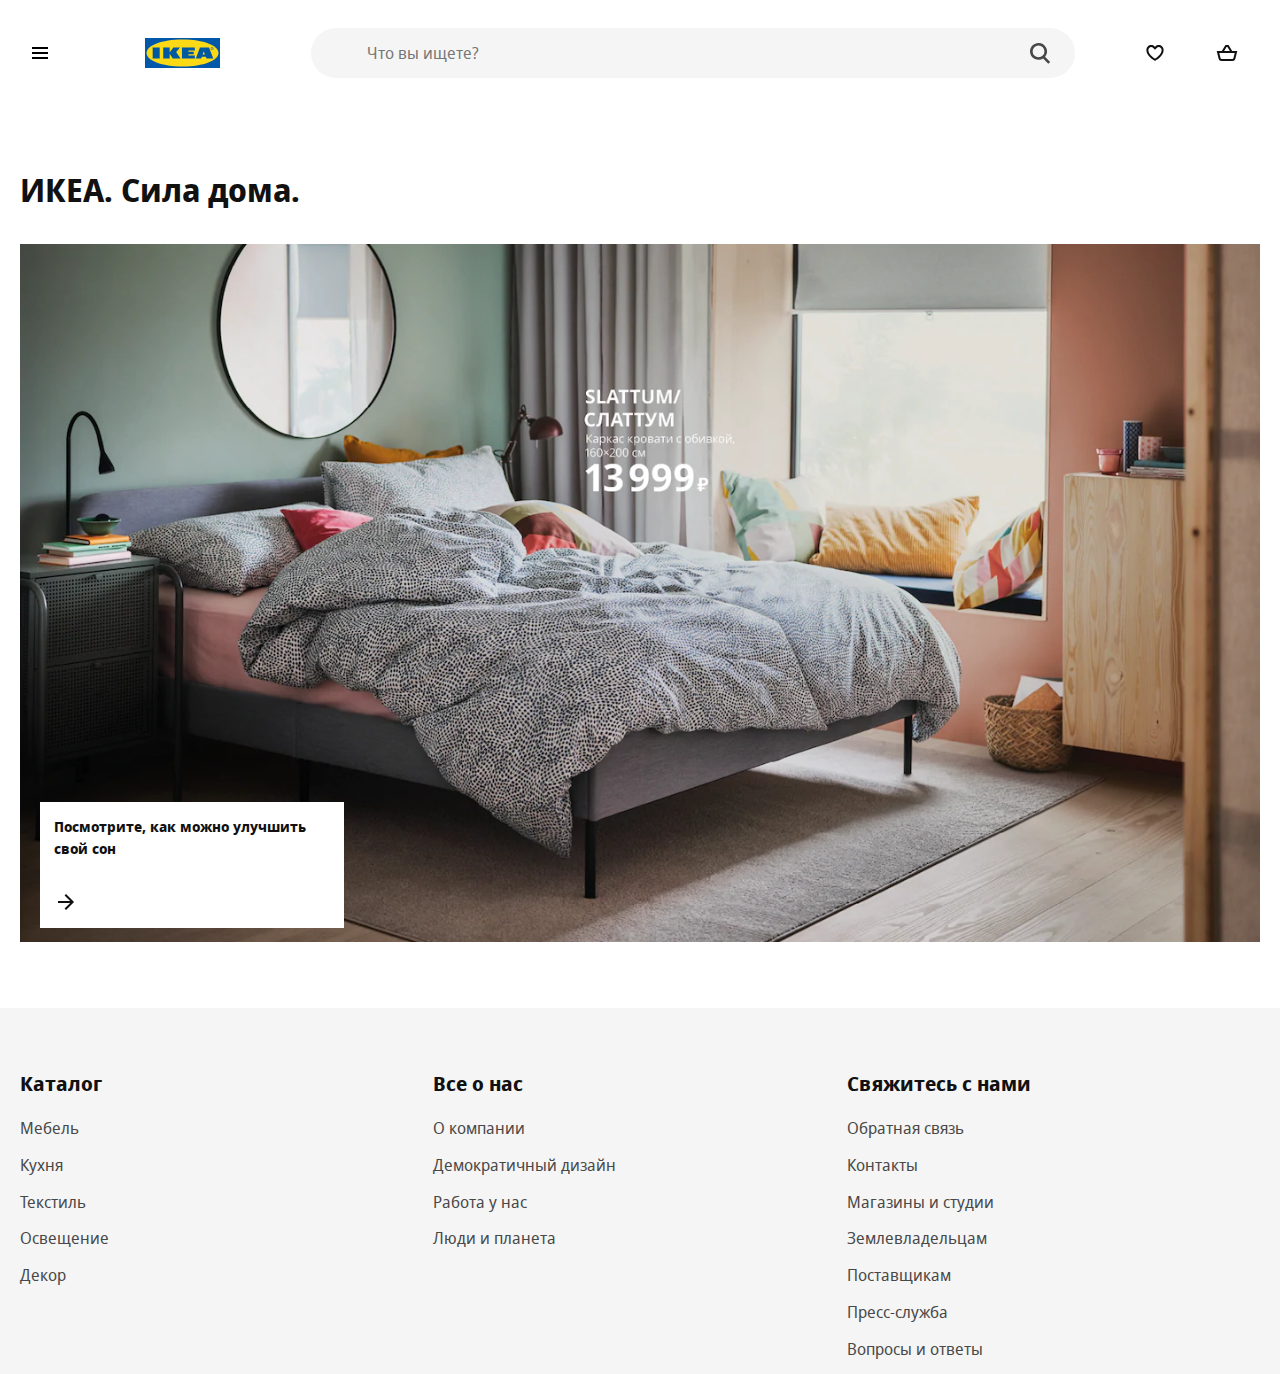
==== index.html @ 4cc177f3 "first commit" ====
<!DOCTYPE html>
<html lang="en">

<head>
    <meta charset="UTF-8">
    <meta name="viewport"
        content="width=device-width, user-scalable=no, initial-scale=1.0, maximum-scale=1.0, minimum-scale=1.0">
    <meta http-equiv="X-UA-Compatible" content="ie=edge">
    <link rel="apple-touch-icon" sizes="180x180" href="favicon/apple-touch-icon.png">
    <link rel="icon" type="image/png" sizes="32x32" href="favicon/favicon-32x32.png">
    <link rel="icon" type="image/png" sizes="16x16" href="favicon/favicon-16x16.png">
    <link rel="mask-icon" href="favicon/safari-pinned-tab.svg" color="#0058ab">
    <meta name="msapplication-TileColor" content="#0058ab">
    <meta name="theme-color" content="#0058ab">
    <title>ИКЕА - официальный интернет-магазин мебели - IKEA</title>
    <link rel="stylesheet" href="styles/styles.css">
    <script src="./js/generateHeader.js" defer></script>
    <script src="./js/script.js" defer></script>
</head>

<body>

    <main>
        <div class="container">
            <h1 class="main-header">ИКЕА. Сила дома.</h1>
            <aside class="offer">
                <a href="card.html#idd059">
                    <picture>
                        <source srcset="image/b47e07ee97fd5f9bf030d258d462a945.webp" type="image/webp">
                        <img src="image/b47e07ee97fd5f9bf030d258d462a945.jpg" alt="СЛАТТУМ">
                    </picture>

                </a>
                <a class="offer-extra" href="goods.html?subcat=Кровати">
                    <p>Посмотрите, как можно улучшить свой сон</p>
                    <svg focusable="false" viewBox="0 0 24 24" class="offer-arrow" aria-hidden="true">
                        <path fill-rule="evenodd" clip-rule="evenodd"
                            d="M19.2937 12.7074L20.0008 12.0003L19.2938 11.2932L12.0008 3.99927L10.5865 5.41339L16.1727 11.0003H4V13.0003H16.1723L10.5855 18.5868L11.9996 20.0011L19.2937 12.7074Z">
                        </path>
                    </svg>
                </a>
            </aside>
        </div>
    </main>
    <footer>
        <div class="container">
            <div class="footer">
                <div class="footer-catalog">
                    <h2 class="footer-header">Каталог</h2>
                    <ul>
                        <li class="footer-list"><a href="goods.html?cat=Мебель">Мебель</a></li>
                        <li class="footer-list"><a href="goods.html?cat=Кухня">Кухня</a></li>
                        <li class="footer-list"><a href="goods.html?cat=Текстиль">Текстиль</a></li>
                        <li class="footer-list"><a href="goods.html?cat=Освещение">Освещение</a></li>
                        <li class="footer-list"><a href="goods.html?cat=Декор">Декор</a></li>
                    </ul>
                </div>
                <div class="footer-about">
                    <h2 class="footer-header">Все о нас</h2>
                    <ul>
                        <li class="footer-list"><a href="#">О компании</a></li>
                        <li class="footer-list"><a href="#">Демократичный дизайн</a></li>
                        <li class="footer-list"><a href="#">Работа у нас</a></li>
                        <li class="footer-list"><a href="#">Люди и планета</a></li>
                    </ul>
                </div>
                <div class="footer-connection">
                    <h2 class="footer-header">Свяжитесь с нами</h2>
                    <ul>
                        <li class="footer-list"><a href="#">Обратная связь</a></li>
                        <li class="footer-list"><a href="#">Контакты</a></li>
                        <li class="footer-list"><a href="#">Магазины и студии</a></li>
                        <li class="footer-list"><a href="#">Землевладельцам</a></li>
                        <li class="footer-list"><a href="#">Поставщикам</a></li>
                        <li class="footer-list"><a href="#">Пресс-служба</a></li>
                        <li class="footer-list"><a href="#">Вопросы и ответы</a></li>
                    </ul>
                </div>
            </div>
        </div>

    </footer>

    <div class="catalog">
        <button type="button" class="btn btn-close catalog-btn" id="hnf-menu-close-btn" aria-expanded="true"
            title="Закрыть меню" aria-label="Закрыть меню">
            <svg focusable="false" class="svg-icon" width="24" height="24" viewBox="0 0 24 24" fill="none"
                xmlns="http://www.w3.org/2000/svg">
                <path fill-rule="evenodd" clip-rule="evenodd"
                    d="M12.0002 13.4144L16.9499 18.3642L18.3642 16.9499L13.4144 12.0002L18.3642 7.05044L16.95 5.63623L12.0002 10.586L7.05044 5.63623L5.63623 7.05044L10.586 12.0002L5.63624 16.9499L7.05046 18.3642L12.0002 13.4144Z">
                </path>
            </svg>
        </button>
        <h2>Каталог</h2>
        <ul class="catalog-list">
            <li class="catalog-list__item active"><a href="goods.html?cat=Мебель">Мебель</a></li>
            <li class="catalog-list__item"><a href="goods.html?cat=Кухня">Кухня</a></li>
            <li class="catalog-list__item"><a href="goods.html?cat=Текстиль">Текстиль</a></li>
            <li class="catalog-list__item"><a href="goods.html?cat=Освещение">Освещение</a></li>
            <li class="catalog-list__item"><a href="goods.html?cat=Декор">Декор</a></li>
        </ul>


    </div>

    <div class="subcatalog">
        <button type="button" class="btn btn-return catalog-btn" aria-expanded="true" title="Закрыть меню"
            aria-label="Закрыть меню">
            <svg focusable="false" class="svg-icon  hnf-svg-icon" width="24" height="24" viewBox="0 0 24 24" fill="none"
                xmlns="http://www.w3.org/2000/svg">
                <path fill-rule="evenodd" clip-rule="evenodd"
                    d="M4.70613 11.2927L3.99902 11.9997L4.70606 12.7069L11.999 20.0008L13.4133 18.5867L7.82744 13.0001H19.9999V11.0001H7.82729L13.4144 5.41328L12.0002 3.99902L4.70613 11.2927Z">
                </path>
            </svg>
        </button>
        <h3 class="subcatalog-header"><a href="goods.html?cat=Мебель"></a></h3>
        <ul class="subcatalog-list">
            <li class="subcatalog-list__item"><a href="goods.html?subcat=Диваны">Диваны</a></li>
            <li class="subcatalog-list__item"><a href="goods.html?subcat=Кресла">Кресла</a></li>
            <li class="subcatalog-list__item"><a href="goods.html?subcat=Книжные шкафы">Книжные шкафы</a></li>
            <li class="subcatalog-list__item"><a href="goods.html?subcat=Стеллажи">Стеллажи</a></li>
            <li class="subcatalog-list__item"><a href="goods.html?subcat=Шкаф для ТВ">Шкаф для ТВ</a></li>
            <li class="subcatalog-list__item"><a href="goods.html?subcat=Кровати">Кровати</a></li>
            <li class="subcatalog-list__item"><a href="goods.html?subcat=Комоды">Комоды</a></li>
            <li class="subcatalog-list__item"><a href="goods.html?subcat=Столы">Столы</a></li>
            <li class="subcatalog-list__item"><a href="goods.html?subcat=Письменные столы">Письменные столы</a></li>
            <li class="subcatalog-list__item">
                <a href="goods.html?subcat=Стулья для письменного стола">Стулья для письменного стола</a></li>
        </ul>
    </div>

    <div class="overlay"></div>


</body>

</html>
---- styles/styles.css ----
/*
* Prefixed by https://autoprefixer.github.io
* PostCSS: v7.0.29,
* Autoprefixer: v9.7.6
* Browsers: last 4 version
*/

@font-face {
	font-family: 'Noto Sans';
	src: local('Noto Sans Display Regular'), local('NotoSansDisplay-Regular'), url('../fonts/Notosansdisplayregular.woff2') format('woff2'), url('../fonts/Notosansdisplayregular.woff') format('woff');
	font-weight: 400;
	font-style: normal;
}

@font-face {
	font-family: 'Noto Sans';
	src: local('Noto Sans Display Italic'), local('NotoSansDisplay-Italic'), url('../fonts/Notosansdisplayitalic.woff2') format('woff2'), url('../fonts/Notosansdisplayitalic.woff') format('woff');
	font-weight: 400;
	font-style: italic;
}

@font-face {
	font-family: 'Noto Sans';
	src: local('Noto Sans Display Bold'), local('NotoSansDisplay-Bold'), url('../fonts/Notosansdisplaybold.woff2') format('woff2'), url('../fonts/Notosansdisplaybold.woff') format('woff');
	font-weight: 700;
	font-style: normal;
}

@font-face {
	font-family: 'Noto Sans';
	src: local('Noto Sans Display Bold Italic'), local('NotoSansDisplay-BoldItalic'), url('../fonts/Notosansdisplaybolditalic.woff2') format('woff2'), url('../fonts/Notosansdisplaybolditalic.woff') format('woff');
	font-weight: 700;
	font-style: italic;
}

html {
	-webkit-box-sizing: border-box;
	box-sizing: border-box;
}

*,
*::before,
*::after {
	-webkit-box-sizing: inherit;
	box-sizing: inherit;
}

body {
	min-width: 320px;
	margin: 0;

	background-color: #fff; /*под проект*/
	font-family: Noto Sans, Arial, sans-serif; /*в "" свой шрифт под проект*/

	font-size: 16px;
	color: #111;
	line-height: 1.5;
	-webkit-font-smoothing: subpixel-antialiased;
}

button, input {
	font: inherit;
}

button {
	cursor: pointer;
}

img {
	max-width: 100%;
	width: 100%;
	height: auto;
}

a {
	text-decoration: none;
	color: inherit;
}

ul {
	list-style: none;
	padding: 0;
	margin: 0;
}

h1, h2, h3, p {
	padding: 0;
	margin: 0;
}

/* container */

.container {
	max-width: 100rem;
	margin: 0 auto;
	padding: 0 1.25rem;
}

.visually-hidden {
	position: absolute !important;
	clip: rect(1px 1px 1px 1px);
	clip: rect(1px, 1px, 1px, 1px);
	padding: 0 !important;
	border: 0 !important;
	height: 1px !important;
	width: 1px !important;
	overflow: hidden;
}

/* при работе с float */

.clearfix::after {
	content: "";
	display: table;
	clear: both;
}

header {
	margin-bottom: 3.75rem;
}

.header {
	display: -ms-grid;
	display: grid;
	grid-gap: 1.25rem;
	-ms-grid-columns: 2fr 1.25rem 2fr 1.25rem 16fr 1.25rem 1fr 1.25rem 1fr;
	grid-template-columns: 2fr 2fr 16fr 1fr 1fr;
	-webkit-box-align: center;
	-ms-flex-align: center;
	align-items: center;
	padding: 1.75rem 0;
}

footer {
	background-color: #f5f5f5;
	margin-top: 3.75rem;
	padding: 3.75rem 0 0 0;
}

.footer {
	display: -ms-grid;
	display: grid;
	-ms-grid-columns: 1fr 1fr 1fr;
	grid-template-columns: 1fr 1fr 1fr;
}

.main-header {
	margin-bottom: 1.875rem
}

.btn {
	background-color: transparent;
	outline: transparent;
	border-radius: 50%;
	width: 40px;
	height: 40px;
	display: -webkit-box;
	display: -ms-flexbox;
	display: flex;
	-webkit-box-align: center;
	-ms-flex-align: center;
	align-items: center;
	-webkit-box-pack: center;
	-ms-flex-pack: center;
	justify-content: center;
	border: 1px solid transparent;
}

.btn:hover {
	background-color: #f5f5f5;
	color: #111;
}

.svg-icon {
	fill: currentColor;
}

.logo {
	text-align: center;
	width: 75px;
	height: 30px;

}

.search {
	position: relative;
	-webkit-box-flex: 1;
	-ms-flex-positive: 1;
	flex-grow: 1;
	height: 50px;
	margin: 0 40px;
}

.search-input {
	-webkit-appearance: none;
	-moz-appearance: none;
	appearance: none;
	background-color: #f5f5f5;
	display: block;
	appearance: none;
	width: 100%;
	height: 100%;
	padding: .5rem 3.5rem;
	margin: 0 auto;
	line-height: 1.5;
	border: 0;
	border-radius: 50em;
	outline: 0;
	-webkit-box-shadow: none;
	box-shadow: none;
	-webkit-transition: background .2s;
	-o-transition: background .2s;
	transition: background .2s;
}

.search-btn {
	position: absolute;
	top: 0.9rem;
	right: 0.9rem;
	background-image: url("data:image/svg+xml;charset=utf-8,%3Csvg width='16' height='17' fill='%23484848' xmlns='http://www.w3.org/2000/svg'%3E%3Cpath fill-rule='evenodd' clip-rule='evenodd' d='M6.5 11a4.5 4.5 0 110-9 4.5 4.5 0 010 9zm4.968-.307a6.5 6.5 0 10-1.514 1.315l3.996 3.996 1.414-1.414-3.896-3.897z'/%3E%3C/svg%3E");
	background-repeat: no-repeat;
	background-size: contain;
	width: 2.5rem;
	height: 1.5rem;
	background-position: center;
}

.offer {
	position: relative;
}

.offer-extra {
	position: absolute;
	padding: .9rem;
	color: #111;
	left: 1.25rem;
	bottom: 1.25rem;
	display: -webkit-box;
	display: -ms-flexbox;
	display: flex;
	background: #fff;
	-webkit-box-orient: vertical;
	-webkit-box-direction: normal;
	-ms-flex-direction: column;
	flex-direction: column;
	-webkit-box-align: start;
	-ms-flex-align: start;
	align-items: flex-start;
	max-width: 19rem;
	min-width: 13rem;
	font-size: .9rem;
	line-height: 1.5;
	font-weight: bold;
	word-break: break-word;
}

.offer-arrow {
	display: inline-block;
	height: 1.5rem;
	width: 1.5rem;
	vertical-align: middle;
	fill: currentColor;
	margin-top: 1.875rem;

}


.footer-header {
	line-height: 2rem;
	font-size: 1.25rem;
	padding: 0 0 1rem 0;

}

.footer-list {
	margin-bottom: .8rem;
}

.footer-list > a {
	color: #484848;
}

.footer-list > a:hover {
	color: #111;
	text-decoration: underline;
}

.catalog {
	position: fixed;
	z-index: 999;
	top: 0;
	left: -100%;
	bottom: 0;
	background-color: #fff;
	overflow-y: auto;
	overflow-x: hidden;
	-webkit-transition: left 0.2s 0s;
	-o-transition: left 0.2s 0s;
	transition: left 0.2s 0s;
	width: 20rem;
	padding: 6rem 4rem 3rem;

}

.catalog.open {
	left: 0;
}

.catalog-btn {
	position: absolute;
	top: 3rem;
	left: 3rem;
}

.catalog-list__item,
.subcatalog-list__item {
	cursor: pointer;
	color: #111;


}

.catalog-list__item a,
.subcatalog-list__item a {
	text-decoration: underline;
	display: block;
}

.catalog-list__item a {
	padding: .5rem 1.5rem .5rem 0;
}

.subcatalog-list__item a {
	padding: .5rem 0;
}

.catalog-list__item:hover a,
.subcatalog-list__item:hover a {
	text-decoration: underline;
}

.catalog-list__item.active {
	background-repeat: no-repeat;
	background-position: right 0 center;
	background-image: url('data:image/svg+xml;utf8,<svg width="24" height="24" viewBox="0 0 24 24" fill="none" xmlns="http://www.w3.org/2000/svg"><path fill-rule="evenodd" clip-rule="evenodd" d="M15.5996 11.9999L9.81456 17.7857L8.40026 16.3716L12.7714 11.9999L8.40026 7.62823L9.81457 6.21411L15.5996 11.9999Z" fill="%23959595"/></svg>');
}

.subcatalog {
	position: fixed;
	z-index: 998;
	top: 0;
	left: -100%;
	bottom: 0;
	background-color: #fff;
	overflow-y: auto;
	overflow-x: hidden;
	-webkit-transition: left, right 0.2s 0s;
	-o-transition: left, right 0.2s 0s;
	transition: left, right 0.2s 0s;
	width: 25rem;
	padding: 6rem 4rem 3rem;
	border-left: 2px solid #ccc;
}

.subcatalog.subopen {
	left: 20rem;
	display: block;
}

.overlay {
	display: block;
	position: fixed;
	z-index: 899;
	top: 0;
	bottom: 0;
	right: 0;
	left: 0;
	background-color: black;
	-webkit-transition: all .2s ease;
	-o-transition: all .2s ease;
	transition: all .2s ease;
	opacity: 0;
	pointer-events: none;
}

.overlay.active {
	opacity: 0.25;
	pointer-events: all;
}


.wrapper {
	position: relative;
	margin-top: 4rem;
}

.wrapper:before {
	content: '';
	width: calc(100% + 2rem);
	display: block;
	position: absolute;
	top: -2rem;
	z-index: 99;
	margin: 0 -1rem;
	border-bottom: 1px solid #dfdfdf;
}

.good {
	display: -ms-grid;
	display: grid;
	-ms-grid-columns: minmax(0, 1fr) 1.25rem minmax(0, 1fr) 1.25rem minmax(0, 1fr) 1.25rem minmax(0, 1fr) 1.25rem minmax(0, 1fr) 1.25rem minmax(0, 1fr) 1.25rem minmax(0, 1fr) 1.25rem minmax(0, 1fr) 1.25rem minmax(0, 1fr) 1.25rem minmax(0, 1fr) 1.25rem minmax(0, 1fr) 1.25rem minmax(0, 1fr);
	grid-template-columns: repeat(12, minmax(0, 1fr));
	grid-column-gap: 1.25rem;
	padding-top: 2rem;
}

.good-images {
	display: -webkit-box;
	display: -ms-flexbox;
	display: flex;
	-ms-flex-wrap: wrap;
	flex-wrap: wrap;
	-ms-grid-column: 1;
	grid-column-start: 1;
	-ms-grid-column-span: 8;
	grid-column-end: 9;
	-ms-flex-pack: distribute;
	justify-content: space-around;


}

.good-image__item {
	width: calc(50% - 1.25rem);
	margin-left: .625rem;
	margin-right: .625rem;
	min-height: 500px;
}


.good-item {
	-ms-grid-column: 9;
	grid-column-start: 9;
	-ms-grid-column-span: 4;
	grid-column-end: 13;
	padding: 0 2.5rem;
}

.good-item__section {
	margin-bottom: 2.5rem;
}

.good-item__new {
	display: none;
}


.good-item__empty {
	display: none;
}

.not-in-stock .good-item__empty {
	display: block;
}

.not-in-stock .btn-good {
	display: none;
}

.good-item__header {
	font-size: 1.375rem;
	line-height: 1.5;
	font-weight: 700;
	text-transform: uppercase;
	margin-bottom: .3rem;
}

.good-item__description {
	line-height: 1.5;
	letter-spacing: 0;
	font-weight: 400;
	color: #484848;
	font-size: .875rem;
}

.good-item__price {
	white-space: nowrap;
	text-align: right;
}

.good-item__section {
	display: -webkit-box;
	display: -ms-flexbox;
	display: flex;
	-webkit-box-pack: justify;
	-ms-flex-pack: justify;
	justify-content: space-between;
}

.good-item__price-value {
	line-height: 1.1875;
	font-size: 1.375rem;
}

.good-item__currency {
	line-height: .9;
	font-size: .6875rem;
	vertical-align: text-top;
}

.not-in-stock .good-item__price-value,
.not-in-stock .good-item__currency {
	display: none;
}

.good-item__buttons {
	display: -webkit-box;
	display: -ms-flexbox;
	display: flex;
	-webkit-box-pack: justify;
	-ms-flex-pack: justify;
	justify-content: space-between;
	-webkit-box-align: center;
	-ms-flex-align: center;
	align-items: center;
	width: 100%;
}

.btn-good {
	margin-right: 1rem;
	-webkit-box-flex: 1;
	-ms-flex-positive: 1;
	flex-grow: 1;
	-ms-flex-negative: 1;
	flex-shrink: 1;
	position: relative;
	background: #0058a3;
	color: #fff;
	border-radius: 52px;
	padding: 0 2rem;
	display: -webkit-box;
	display: -ms-flexbox;
	display: flex;
	height: 3.5rem;
	-webkit-box-align: center;
	-ms-flex-align: center;
	align-items: center;
}

.btn-good-svg {
	margin-right: .5rem;
	vertical-align: top;
	-ms-flex-negative: 0;
	flex-shrink: 0;
	display: inline-block;
	height: 1.5rem;
	width: 1.5rem;
	fill: #fff;
}

.btn-good:hover {
	color: #0058a3;
}

.btn-good:hover .btn-good-svg {
	fill: #0058a3;
}

.btn-good__label {
	text-align: center;
	border: 0;
	font-weight: 700;
	font-size: .875rem;
	line-height: 1.42857;
}

.btn-add-wishlist {
	background: rgba(0, 0, 0, 0);
	color: #111;
	border-radius: 40px;
	padding: 0 .9375rem;
	border: 1px solid #dfdfdf;
	height: 3.5rem;
	width: 3.5rem;
	margin-left: auto;
}

.btn-add-wishlist__svg {
	height: 1.5rem;
	width: 1.5rem;

}

.btn-add-wishlist:hover .btn-add-wishlist__svg {
	fill: red;
}

.btn-add-wishlist.contains-wishlist .btn-add-wishlist__svg {
	fill: red;

}

.btn-add-wishlist:hover.contains-wishlist .btn-add-wishlist__svg {
	fill: black;
}


.goods-list {
	display: -ms-grid;
	display: grid;
	grid-template-columns: repeat(4, 1fr);
}

.goods-list__item {
	margin-bottom: 2rem;
}


.goods-item {
	position: relative;
	display: -webkit-box;
	display: -ms-flexbox;
	display: flex;
	-webkit-box-orient: vertical;
	-webkit-box-direction: normal;
	-ms-flex-direction: column;
	flex-direction: column;
	-webkit-box-pack: justify;
	-ms-flex-pack: justify;
	justify-content: space-between;
	height: 100%;
}

.goods-item__img {
	height: 380px;
	display: table-cell;
	vertical-align: middle
}


.btn-add-card {
	position: absolute;
	opacity: 0;
	-webkit-transition: opacity 0.2s 0s;
	-o-transition: opacity 0.2s 0s;
	transition: opacity 0.2s 0s;
	right: 1rem;
	bottom: 0.5rem;
	background-color: rgb(0, 88, 163);
	border: 1px solid rgb(0, 88, 163);
	background-repeat: no-repeat;
	background-position: center;
	background-image: url("data:image/svg+xml;utf8,<svg width='24' height='24' xmlns='http://www.w3.org/2000/svg' viewBox='0 0 24 24'><path fill-rule='evenodd' clip-rule='evenodd' d='M10.4372 4H10.9993H12.0003H12.9996H13.5616L13.8538 4.48014L17.2112 9.99713H21H22.2806L21.9702 11.2396L21.5303 13H19.4688L19.7194 11.9971H4.28079L5.59143 17.2397C5.70272 17.6848 6.1027 17.9971 6.56157 17.9971H15V19.9971H6.56157C5.18496 19.9971 3.98502 19.0602 3.65114 17.7247L2.02987 11.2397L1.71924 9.99713H3.00002H6.78793L10.145 4.48017L10.4372 4ZM12.4375 6L14.87 9.99713H9.12911L11.5614 6H12.0003H12.4375ZM17.9961 16V14H19.9961V16H21.9961V18H19.9961V20H17.9961V18H15.9961V16H17.9961Z' fill='white' /></svg>");
}

.btn-add-card:hover {
	background-color: rgb(255, 255, 255);
	background-image: url("data:image/svg+xml;utf8,<svg width='24' height='24' xmlns='http://www.w3.org/2000/svg' viewBox='0 0 24 24'><path fill-rule='evenodd' clip-rule='evenodd' d='M10.4372 4H10.9993H12.0003H12.9996H13.5616L13.8538 4.48014L17.2112 9.99713H21H22.2806L21.9702 11.2396L21.5303 13H19.4688L19.7194 11.9971H4.28079L5.59143 17.2397C5.70272 17.6848 6.1027 17.9971 6.56157 17.9971H15V19.9971H6.56157C5.18496 19.9971 3.98502 19.0602 3.65114 17.7247L2.02987 11.2397L1.71924 9.99713H3.00002H6.78793L10.145 4.48017L10.4372 4ZM12.4375 6L14.87 9.99713H9.12911L11.5614 6H12.0003H12.4375ZM17.9961 16V14H19.9961V16H21.9961V18H19.9961V20H17.9961V18H15.9961V16H17.9961Z' fill='rgb(0, 88, 163)' /></svg>");

}

.goods-item:hover .btn-add-card {
	opacity: 1;
}

.goods-item__header {
	margin-top: auto;
	margin-bottom: 1rem;
}

.goods-item__new {
	line-height: 1.42857;
	color: #ca5008;
	font-weight: 700;
	font-size: 0.8rem;
}

.goods-item__link {
	display: block;
	height: 100%;
}

.goods-item__description {
	margin-bottom: 1rem;
	font-size: .875rem;
	line-height: 1.42857;
}

.goods-item__price {
	min-height: calc(40px + 0.5rem);
	padding-bottom: 0.5rem;
	font-weight: 700;
}

.goods-item__price-value {
	font-size: 1.375rem;
}

.goods-item__currency {
	line-height: .9;
	font-size: .6875rem;
	vertical-align: text-top;
}


.breadcrumb__list-item {
	display: inline;
}

.breadcrumb__list-item:after {
	content: "\0203A";
	display: inline;
	margin: 0 .3125rem;
	font-size: 1rem;
	line-height: 1.125;
}

.breadcrumb__list-item:last-child:after {
	content: "";
}

.breadcrumb__link {
	font-size: .75rem;
	line-height: 1.5;
	font-weight: 400;
	vertical-align: middle;
}

.breadcrumb__list-item:last-child .breadcrumb__link {
	color: #484848;
	pointer-events: none;
	cursor: auto;
}

.cart-wrapper {
	max-width: 768px;
}

.cart-header {
	text-align: center;
}

.product {
	display: -ms-grid;
	display: grid;
	-ms-grid-columns: 152px 4fr 6fr;
	grid-template-columns: 152px 4fr 6fr;
	-ms-grid-rows: auto;
	grid-template-rows: auto;
	font-size: .81rem;
	line-height: 1.385;
}

.product > *:nth-child(1) {
	-ms-grid-row: 1;
	-ms-grid-column: 1;
}

.product > *:nth-child(2) {
	-ms-grid-row: 1;
	-ms-grid-column: 2;
}

.product > *:nth-child(3) {
	-ms-grid-row: 1;
	-ms-grid-column: 3;
}

.product__image-container {
	-ms-grid-column: 1;
	grid-column: 1;
	-ms-grid-row: 1;
	-ms-grid-row-span: 2;
	grid-row: 1/3;
	padding-right: 1rem;
}

.product__description {
	-ms-grid-column: 2;
	grid-column: 2;
	-ms-grid-row: 1;
	grid-row: 1;
}

.product__name {
	font-size: 1.2rem;
	margin-bottom: .5rem;
	font-weight: 700;
	text-transform: uppercase;
	word-break: break-word;
}

.product__prices {
	-ms-grid-column: 3;
	grid-column: 3;
	-ms-grid-row: 1;
	grid-row: 1;
	text-align: right;
	padding-top: 0;
}

.product__controls {
	-ms-grid-column: 3;
	grid-column: 3;
	-ms-grid-row: 2;
	grid-row: 2;
	margin-top: .5rem;
	display: -webkit-box;
	display: -ms-flexbox;
	display: flex;
	-webkit-box-pack: end;
	-ms-flex-pack: end;
	justify-content: flex-end;
}

.btn-remove {
	color: #444;
	border-color: #666;
	border-radius: unset;
}

.product__total {
	font-weight: 700;
	font-size: 1.06rem;
	line-height: 1.2;
}

.product-controls__remove {
	width: 12.5%;
}

.product-controls__quantity {
	width: 25%;
	margin-left: .5rem;
}

.cart-header {
	margin-bottom: 3rem;
}

.cart-item {
	margin-bottom: 2rem;
}

.cart-total {
	display: -webkit-box;
	display: -ms-flexbox;
	display: flex;
	-webkit-box-pack: justify;
	-ms-flex-pack: justify;
	justify-content: space-between;
	padding: .35rem 0;
	font-weight: 700;
	font-size: 14px;
	text-align: initial;
	border: dashed #cacaca;
	border-width: 1px 0;
}

.cart-checkout {
	color: #ffffff;
	padding: 12px 62px;
	background-color: #3a6e9f;
	border: none;
	display: block;
	margin: 1rem auto;
}

.cart-form {
	margin: 1rem 0;
	text-align: center;
}

.cart-form label {
	display: block;
	margin: 1rem;
}

select {
	width: 100%;
	max-width: 352px;
	height: 40px;
	margin: 0;
	padding: 0 10px;
	border: 1px solid #666;
	border-radius: 2px;
	background: #fff url(../image/chevron-down-thin-24.1667eab2.svg) no-repeat right 8px center/1.5rem;
	-webkit-appearance: none;
	-moz-appearance: none;
	appearance: none;
	font-size: 1rem;
	line-height: 1.15;
	font-family: inherit;
	text-transform: none;
}

@media (max-width: 1200px) {
	.goods-list {
		grid-template-columns: repeat(3, 1fr);
	}
}

@media (max-width: 768px) {
	.goods-list {
		grid-template-columns: repeat(2, 1fr);
	}

	.header {
		-ms-grid-columns: 1fr 1.25rem 2fr 1.25rem 1fr 1.25rem 1fr;
		grid-template-columns: 1fr 2fr 1fr 1fr;
		-ms-grid-rows: auto 1.25rem auto 1.25rem auto;
		grid-template-areas: "burger logo wishlist cart" "main main . sidebar" "footer footer footer footer";
	}

	.btn-burger {
		grid-area: burger;
	}

	.logo {
		grid-area: logo;
	}

	.btn-wishlist {
		grid-area: wishlist;
	}

	.btn-cart {
		grid-area: cart;
	}

	.search {
		grid-area: search;
		-ms-grid-row: 2;
		grid-row: 2;
		-ms-grid-column-span: 5;
		grid-column-end: 6;
		-ms-grid-column: 1;
		grid-column-start: 1;
		margin: 0;
	}

	.footer {
		-ms-grid-rows: auto;
		grid-template-rows: auto;
		-webkit-box-pack: center;
		-ms-flex-pack: center;
		justify-content: center;
		grid-template-areas: "catalog" "about" "connection";
		-ms-grid-columns: 300px;
		grid-template-columns: 300px

	}

	.footer-catalog {
		grid-area: catalog;
		margin-bottom: 50px;
	}

	.footer-about {
		grid-area: about;
		margin-bottom: 50px;
	}

	.footer-connection {
		grid-area: connection;
		margin-bottom: 50px;
	}

	.catalog {
		width: 50%;
	}

	.subcatalog {
		width: 50%;
		left: auto;
		right: -100%;
	}

	.subcatalog.subopen {
		right: 0;
		left: auto;
	}
}

@media (max-width: 768px) {

	.footer-catalog {
		-ms-grid-row: 1;
		-ms-grid-column: 1

	}

	.footer-about {
		-ms-grid-row: 2;
		-ms-grid-column: 1

	}

	.footer-connection {
		-ms-grid-row: 3;
		-ms-grid-column: 1

	}
}

@media (max-width: 768px) {

	.btn-burger {
		-ms-grid-row: 1;
		-ms-grid-column: 1;
	}

	.logo {
		-ms-grid-row: 1;
		-ms-grid-column: 3;
	}

	.btn-wishlist {
		-ms-grid-row: 1;
		-ms-grid-column: 5;
	}

	.btn-cart {
		-ms-grid-row: 1;
		-ms-grid-column: 7;
	}
}

@media (max-width: 576px) {
	.goods-list {
		-ms-grid-columns: 1fr;
		grid-template-columns: 1fr;
	}

	.catalog {
		width: 100%;
	}

	.subcatalog {
		z-index: 999;
		width: 100%;
	}

	.subcatalog.subopen {
		right: 0;
	}
}
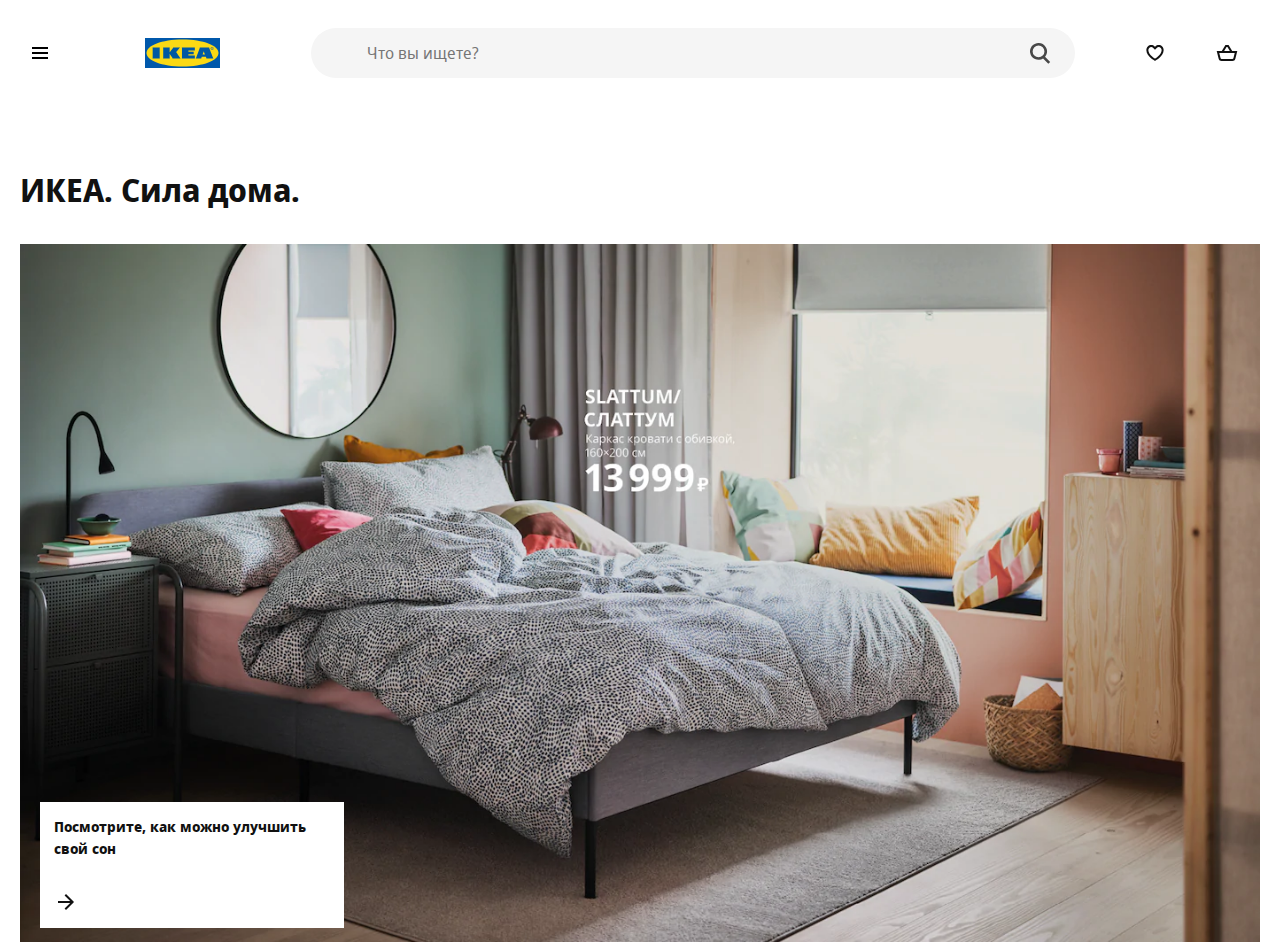
==== commit 67dda144: "add footer" ====
--- a/index.html
+++ b/index.html
@@ -15,6 +15,7 @@
     <title>ИКЕА - официальный интернет-магазин мебели - IKEA</title>
     <link rel="stylesheet" href="styles/styles.css">
     <script src="./js/generateHeader.js" defer></script>
+    <script src="./js/generateFooter.js"></script>
     <script src="./js/script.js" defer></script>
 </head>
 
@@ -42,44 +43,7 @@
             </aside>
         </div>
     </main>
-    <footer>
-        <div class="container">
-            <div class="footer">
-                <div class="footer-catalog">
-                    <h2 class="footer-header">Каталог</h2>
-                    <ul>
-                        <li class="footer-list"><a href="goods.html?cat=Мебель">Мебель</a></li>
-                        <li class="footer-list"><a href="goods.html?cat=Кухня">Кухня</a></li>
-                        <li class="footer-list"><a href="goods.html?cat=Текстиль">Текстиль</a></li>
-                        <li class="footer-list"><a href="goods.html?cat=Освещение">Освещение</a></li>
-                        <li class="footer-list"><a href="goods.html?cat=Декор">Декор</a></li>
-                    </ul>
-                </div>
-                <div class="footer-about">
-                    <h2 class="footer-header">Все о нас</h2>
-                    <ul>
-                        <li class="footer-list"><a href="#">О компании</a></li>
-                        <li class="footer-list"><a href="#">Демократичный дизайн</a></li>
-                        <li class="footer-list"><a href="#">Работа у нас</a></li>
-                        <li class="footer-list"><a href="#">Люди и планета</a></li>
-                    </ul>
-                </div>
-                <div class="footer-connection">
-                    <h2 class="footer-header">Свяжитесь с нами</h2>
-                    <ul>
-                        <li class="footer-list"><a href="#">Обратная связь</a></li>
-                        <li class="footer-list"><a href="#">Контакты</a></li>
-                        <li class="footer-list"><a href="#">Магазины и студии</a></li>
-                        <li class="footer-list"><a href="#">Землевладельцам</a></li>
-                        <li class="footer-list"><a href="#">Поставщикам</a></li>
-                        <li class="footer-list"><a href="#">Пресс-служба</a></li>
-                        <li class="footer-list"><a href="#">Вопросы и ответы</a></li>
-                    </ul>
-                </div>
-            </div>
-        </div>
 
-    </footer>
 
     <div class="catalog">
         <button type="button" class="btn btn-close catalog-btn" id="hnf-menu-close-btn" aria-expanded="true"
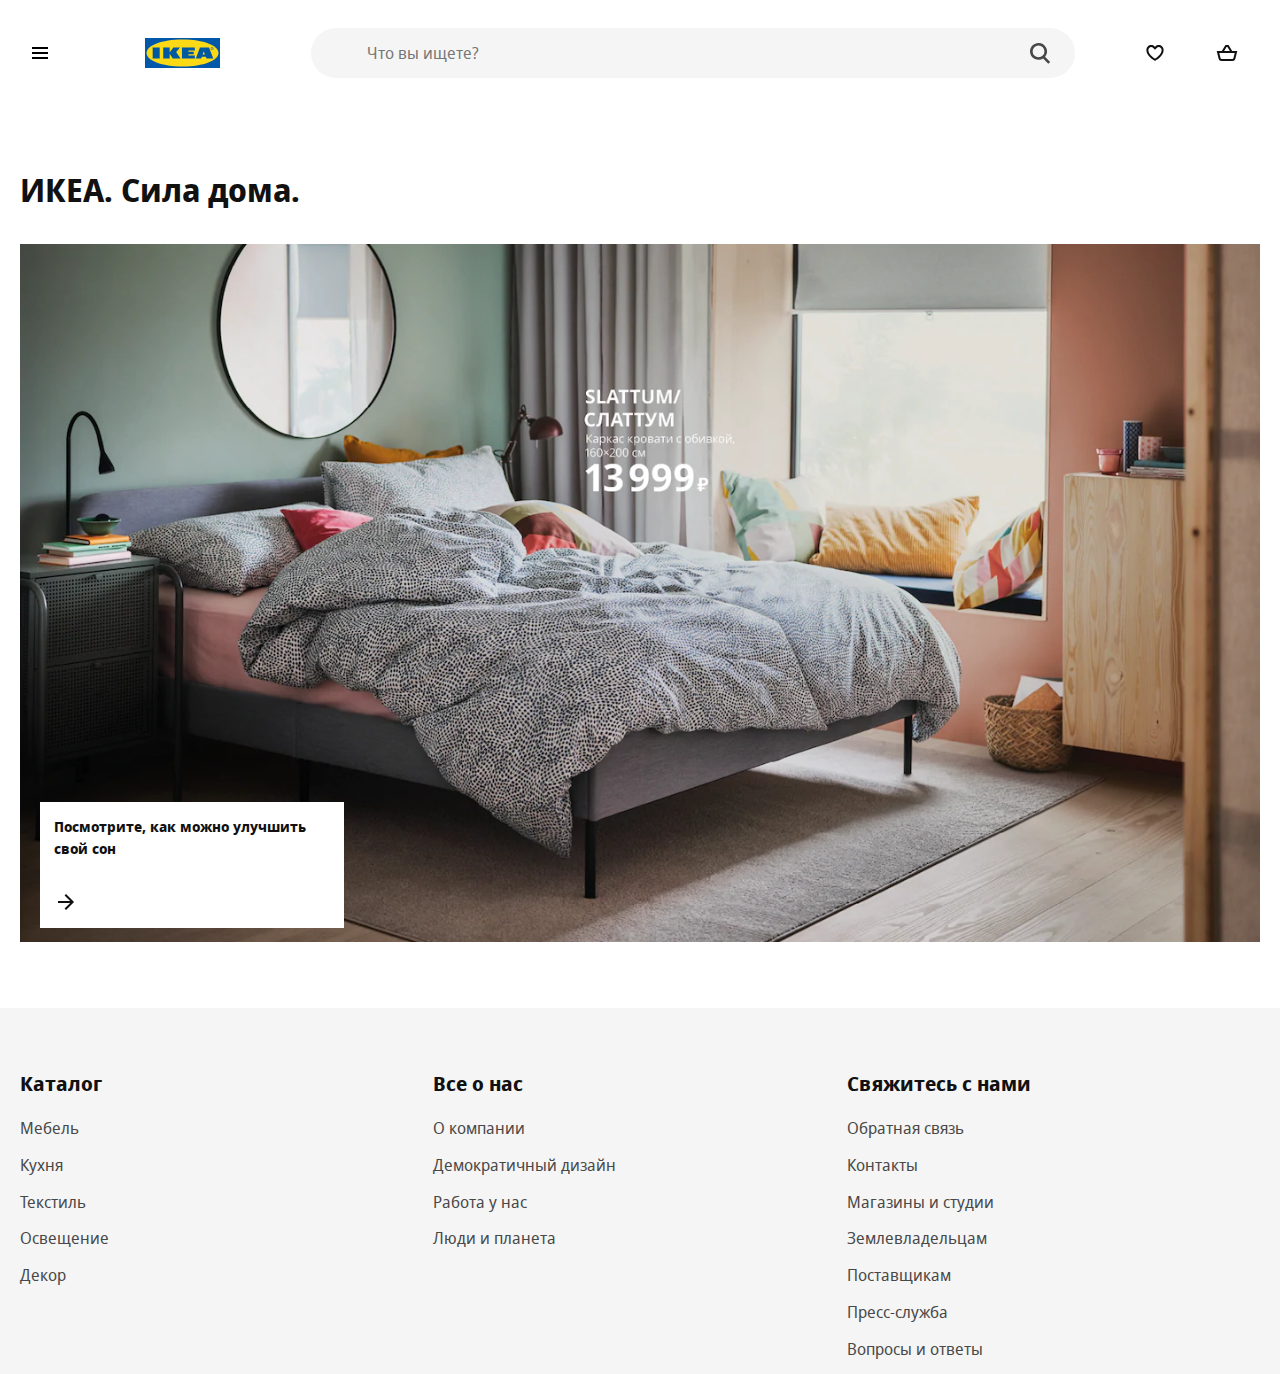
==== commit e42e9801: "catalog" ====
--- a/index.html
+++ b/index.html
@@ -15,7 +15,8 @@
     <title>ИКЕА - официальный интернет-магазин мебели - IKEA</title>
     <link rel="stylesheet" href="styles/styles.css">
     <script src="./js/generateHeader.js" defer></script>
-    <script src="./js/generateFooter.js"></script>
+    <script src="./js/generateCatalog.js" defer></script>
+    <script src="./js/generateFooter.js" defer></script>
     <script src="./js/script.js" defer></script>
 </head>
 
@@ -44,28 +45,6 @@
         </div>
     </main>
 
-
-    <div class="catalog">
-        <button type="button" class="btn btn-close catalog-btn" id="hnf-menu-close-btn" aria-expanded="true"
-            title="Закрыть меню" aria-label="Закрыть меню">
-            <svg focusable="false" class="svg-icon" width="24" height="24" viewBox="0 0 24 24" fill="none"
-                xmlns="http://www.w3.org/2000/svg">
-                <path fill-rule="evenodd" clip-rule="evenodd"
-                    d="M12.0002 13.4144L16.9499 18.3642L18.3642 16.9499L13.4144 12.0002L18.3642 7.05044L16.95 5.63623L12.0002 10.586L7.05044 5.63623L5.63623 7.05044L10.586 12.0002L5.63624 16.9499L7.05046 18.3642L12.0002 13.4144Z">
-                </path>
-            </svg>
-        </button>
-        <h2>Каталог</h2>
-        <ul class="catalog-list">
-            <li class="catalog-list__item active"><a href="goods.html?cat=Мебель">Мебель</a></li>
-            <li class="catalog-list__item"><a href="goods.html?cat=Кухня">Кухня</a></li>
-            <li class="catalog-list__item"><a href="goods.html?cat=Текстиль">Текстиль</a></li>
-            <li class="catalog-list__item"><a href="goods.html?cat=Освещение">Освещение</a></li>
-            <li class="catalog-list__item"><a href="goods.html?cat=Декор">Декор</a></li>
-        </ul>
-
-
-    </div>
 
     <div class="subcatalog">
         <button type="button" class="btn btn-return catalog-btn" aria-expanded="true" title="Закрыть меню"
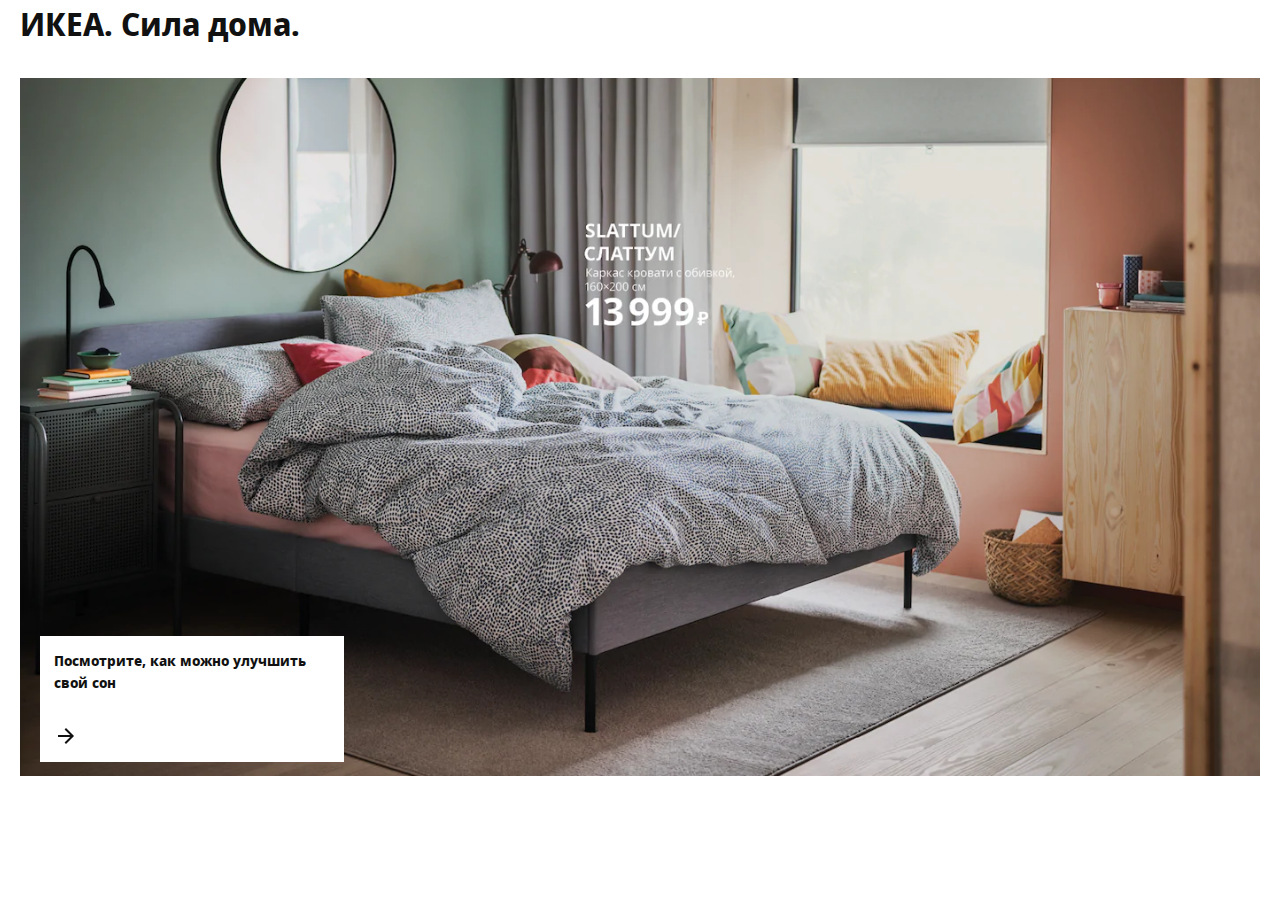
==== commit cc7ad153: "fix buugs" ====
--- a/index.html
+++ b/index.html
@@ -14,10 +14,7 @@
     <meta name="theme-color" content="#0058ab">
     <title>ИКЕА - официальный интернет-магазин мебели - IKEA</title>
     <link rel="stylesheet" href="styles/styles.css">
-    <script src="./js/generateHeader.js" defer></script>
-    <script src="./js/generateCatalog.js" defer></script>
-    <script src="./js/generateFooter.js" defer></script>
-    <script src="./js/script.js" defer></script>
+    <script src="js/catalog.js" type="module" defer></script>
 </head>
 
 <body>
@@ -46,31 +43,7 @@
     </main>
 
 
-    <div class="subcatalog">
-        <button type="button" class="btn btn-return catalog-btn" aria-expanded="true" title="Закрыть меню"
-            aria-label="Закрыть меню">
-            <svg focusable="false" class="svg-icon  hnf-svg-icon" width="24" height="24" viewBox="0 0 24 24" fill="none"
-                xmlns="http://www.w3.org/2000/svg">
-                <path fill-rule="evenodd" clip-rule="evenodd"
-                    d="M4.70613 11.2927L3.99902 11.9997L4.70606 12.7069L11.999 20.0008L13.4133 18.5867L7.82744 13.0001H19.9999V11.0001H7.82729L13.4144 5.41328L12.0002 3.99902L4.70613 11.2927Z">
-                </path>
-            </svg>
-        </button>
-        <h3 class="subcatalog-header"><a href="goods.html?cat=Мебель"></a></h3>
-        <ul class="subcatalog-list">
-            <li class="subcatalog-list__item"><a href="goods.html?subcat=Диваны">Диваны</a></li>
-            <li class="subcatalog-list__item"><a href="goods.html?subcat=Кресла">Кресла</a></li>
-            <li class="subcatalog-list__item"><a href="goods.html?subcat=Книжные шкафы">Книжные шкафы</a></li>
-            <li class="subcatalog-list__item"><a href="goods.html?subcat=Стеллажи">Стеллажи</a></li>
-            <li class="subcatalog-list__item"><a href="goods.html?subcat=Шкаф для ТВ">Шкаф для ТВ</a></li>
-            <li class="subcatalog-list__item"><a href="goods.html?subcat=Кровати">Кровати</a></li>
-            <li class="subcatalog-list__item"><a href="goods.html?subcat=Комоды">Комоды</a></li>
-            <li class="subcatalog-list__item"><a href="goods.html?subcat=Столы">Столы</a></li>
-            <li class="subcatalog-list__item"><a href="goods.html?subcat=Письменные столы">Письменные столы</a></li>
-            <li class="subcatalog-list__item">
-                <a href="goods.html?subcat=Стулья для письменного стола">Стулья для письменного стола</a></li>
-        </ul>
-    </div>
+
 
     <div class="overlay"></div>
 
--- a/styles/styles.css
+++ b/styles/styles.css
@@ -49,8 +49,10 @@
 	min-width: 320px;
 	margin: 0;
 
-	background-color: #fff; /*под проект*/
-	font-family: Noto Sans, Arial, sans-serif; /*в "" свой шрифт под проект*/
+	background-color: #fff;
+	/*под проект*/
+	font-family: Noto Sans, Arial, sans-serif;
+	/*в "" свой шрифт под проект*/
 
 	font-size: 16px;
 	color: #111;
@@ -58,7 +60,8 @@
 	-webkit-font-smoothing: subpixel-antialiased;
 }
 
-button, input {
+button,
+input {
 	font: inherit;
 }
 
@@ -83,7 +86,10 @@
 	margin: 0;
 }
 
-h1, h2, h3, p {
+h1,
+h2,
+h3,
+p {
 	padding: 0;
 	margin: 0;
 }
@@ -276,11 +282,11 @@
 	margin-bottom: .8rem;
 }
 
-.footer-list > a {
+.footer-list>a {
 	color: #484848;
 }
 
-.footer-list > a:hover {
+.footer-list>a:hover {
 	color: #111;
 	text-decoration: underline;
 }
@@ -608,7 +614,8 @@
 .goods-list {
 	display: -ms-grid;
 	display: grid;
-	grid-template-columns: repeat(4, 1fr);
+	grid-gap: 1.25rem;
+	grid-gap grid-template-columns: repeat(4, 1fr);
 }
 
 .goods-list__item {
@@ -751,17 +758,17 @@
 	line-height: 1.385;
 }
 
-.product > *:nth-child(1) {
+.product>*:nth-child(1) {
 	-ms-grid-row: 1;
 	-ms-grid-column: 1;
 }
 
-.product > *:nth-child(2) {
+.product>*:nth-child(2) {
 	-ms-grid-row: 1;
 	-ms-grid-column: 2;
 }
 
-.product > *:nth-child(3) {
+.product>*:nth-child(3) {
 	-ms-grid-row: 1;
 	-ms-grid-column: 3;
 }
@@ -909,7 +916,7 @@
 		-ms-grid-columns: 1fr 1.25rem 2fr 1.25rem 1fr 1.25rem 1fr;
 		grid-template-columns: 1fr 2fr 1fr 1fr;
 		-ms-grid-rows: auto 1.25rem auto 1.25rem auto;
-		grid-template-areas: "burger logo wishlist cart" "main main . sidebar" "footer footer footer footer";
+		grid-template-areas: "burger logo wishlist cart""main main . sidebar""footer footer footer footer";
 	}
 
 	.btn-burger {
@@ -945,10 +952,9 @@
 		-webkit-box-pack: center;
 		-ms-flex-pack: center;
 		justify-content: center;
-		grid-template-areas: "catalog" "about" "connection";
+		grid-template-areas: "catalog""about""connection";
 		-ms-grid-columns: 300px;
 		grid-template-columns: 300px
-
 	}
 
 	.footer-catalog {
@@ -987,19 +993,16 @@
 	.footer-catalog {
 		-ms-grid-row: 1;
 		-ms-grid-column: 1
-
 	}
 
 	.footer-about {
 		-ms-grid-row: 2;
 		-ms-grid-column: 1
-
 	}
 
 	.footer-connection {
 		-ms-grid-row: 3;
 		-ms-grid-column: 1
-
 	}
 }
 
@@ -1044,4 +1047,4 @@
 	.subcatalog.subopen {
 		right: 0;
 	}
-}
+}